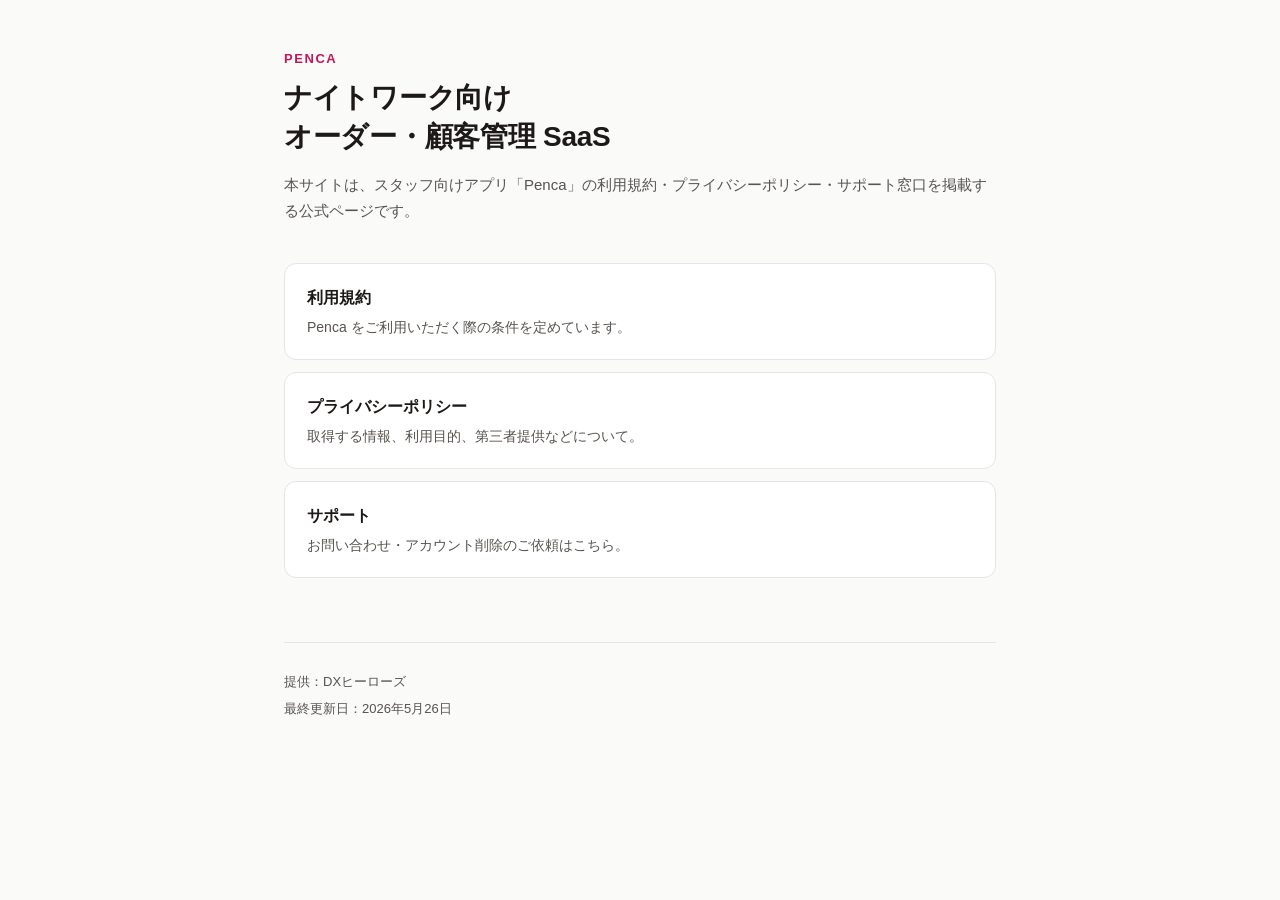
==== index.html @ 3271051e "initial: Penca App Store審査用の規約・プライバシーポリシー・サポートページ GitHub Pages公開を前提に、トップページ + 利用規約 + プライバシーポリシー + サポ" ====
<!DOCTYPE html>
<html lang="ja">
<head>
<meta charset="UTF-8" />
<meta name="viewport" content="width=device-width, initial-scale=1.0" />
<title>Penca — 規約・プライバシー・サポート</title>
<link rel="stylesheet" href="./style.css" />
</head>
<body>
<main class="wrap">
  <header class="header">
    <p class="eyebrow">Penca</p>
    <h1>ナイトワーク向け<br />オーダー・顧客管理 SaaS</h1>
    <p class="lead">本サイトは、スタッフ向けアプリ「Penca」の利用規約・プライバシーポリシー・サポート窓口を掲載する公式ページです。</p>
  </header>

  <section class="cards">
    <a class="card" href="./terms.html">
      <h2>利用規約</h2>
      <p>Penca をご利用いただく際の条件を定めています。</p>
    </a>
    <a class="card" href="./privacy.html">
      <h2>プライバシーポリシー</h2>
      <p>取得する情報、利用目的、第三者提供などについて。</p>
    </a>
    <a class="card" href="./support.html">
      <h2>サポート</h2>
      <p>お問い合わせ・アカウント削除のご依頼はこちら。</p>
    </a>
  </section>

  <footer class="footer">
    <p>提供：DXヒーローズ</p>
    <p class="muted">最終更新日：2026年5月26日</p>
  </footer>
</main>
</body>
</html>
---- style.css ----
:root {
  --bg: #fafaf9;
  --surface: #ffffff;
  --text: #1c1917;
  --text-muted: #57534e;
  --border: #e7e5e4;
  --accent: #c2185b;
  --accent-soft: #fce4ec;
  --radius: 12px;
  --max: 760px;
}

* { box-sizing: border-box; }

html, body {
  margin: 0;
  padding: 0;
  background: var(--bg);
  color: var(--text);
  font-family: -apple-system, BlinkMacSystemFont, "Hiragino Sans", "Noto Sans JP", "Segoe UI", sans-serif;
  font-size: 16px;
  line-height: 1.7;
  -webkit-font-smoothing: antialiased;
}

a { color: var(--accent); }
a:hover { text-decoration: underline; }

.wrap {
  max-width: var(--max);
  margin: 0 auto;
  padding: 48px 24px 80px;
}

.header { margin-bottom: 40px; }

.eyebrow {
  margin: 0 0 8px;
  font-size: 13px;
  letter-spacing: 0.12em;
  color: var(--accent);
  font-weight: 600;
  text-transform: uppercase;
}

.header h1 {
  margin: 0 0 16px;
  font-size: 28px;
  line-height: 1.4;
  font-weight: 700;
  letter-spacing: -0.01em;
}

.lead {
  margin: 0;
  color: var(--text-muted);
  font-size: 15px;
}

.cards {
  display: grid;
  gap: 12px;
  margin: 32px 0 48px;
}

.card {
  display: block;
  padding: 20px 22px;
  background: var(--surface);
  border: 1px solid var(--border);
  border-radius: var(--radius);
  text-decoration: none;
  color: var(--text);
  transition: border-color 0.15s, transform 0.05s;
}
.card:hover {
  border-color: var(--accent);
  text-decoration: none;
}
.card:active { transform: scale(0.998); }
.card h2 {
  margin: 0 0 4px;
  font-size: 16px;
  font-weight: 600;
}
.card p {
  margin: 0;
  font-size: 14px;
  color: var(--text-muted);
}

.doc h1 {
  margin: 0 0 8px;
  font-size: 26px;
  font-weight: 700;
}
.doc .updated {
  margin: 0 0 32px;
  font-size: 13px;
  color: var(--text-muted);
}
.doc h2 {
  margin: 40px 0 12px;
  font-size: 18px;
  font-weight: 700;
  padding-bottom: 6px;
  border-bottom: 1px solid var(--border);
}
.doc h3 {
  margin: 24px 0 8px;
  font-size: 15px;
  font-weight: 600;
}
.doc p, .doc li {
  font-size: 15px;
  color: var(--text);
}
.doc ul, .doc ol {
  padding-left: 1.4em;
}
.doc li { margin-bottom: 6px; }

.note {
  margin: 24px 0;
  padding: 14px 16px;
  background: var(--accent-soft);
  border-left: 3px solid var(--accent);
  border-radius: 6px;
  font-size: 14px;
  color: var(--text);
}

table {
  border-collapse: collapse;
  width: 100%;
  margin: 16px 0;
  font-size: 14px;
}
th, td {
  border: 1px solid var(--border);
  padding: 8px 10px;
  text-align: left;
  vertical-align: top;
}
th { background: #f5f5f4; font-weight: 600; }

.back {
  display: inline-block;
  margin-top: 48px;
  font-size: 14px;
}

.footer {
  margin-top: 64px;
  padding-top: 24px;
  border-top: 1px solid var(--border);
  font-size: 13px;
  color: var(--text-muted);
}
.footer p { margin: 4px 0; }
.muted { color: var(--text-muted); }

@media (max-width: 480px) {
  .header h1 { font-size: 24px; }
  .wrap { padding: 32px 20px 60px; }
}
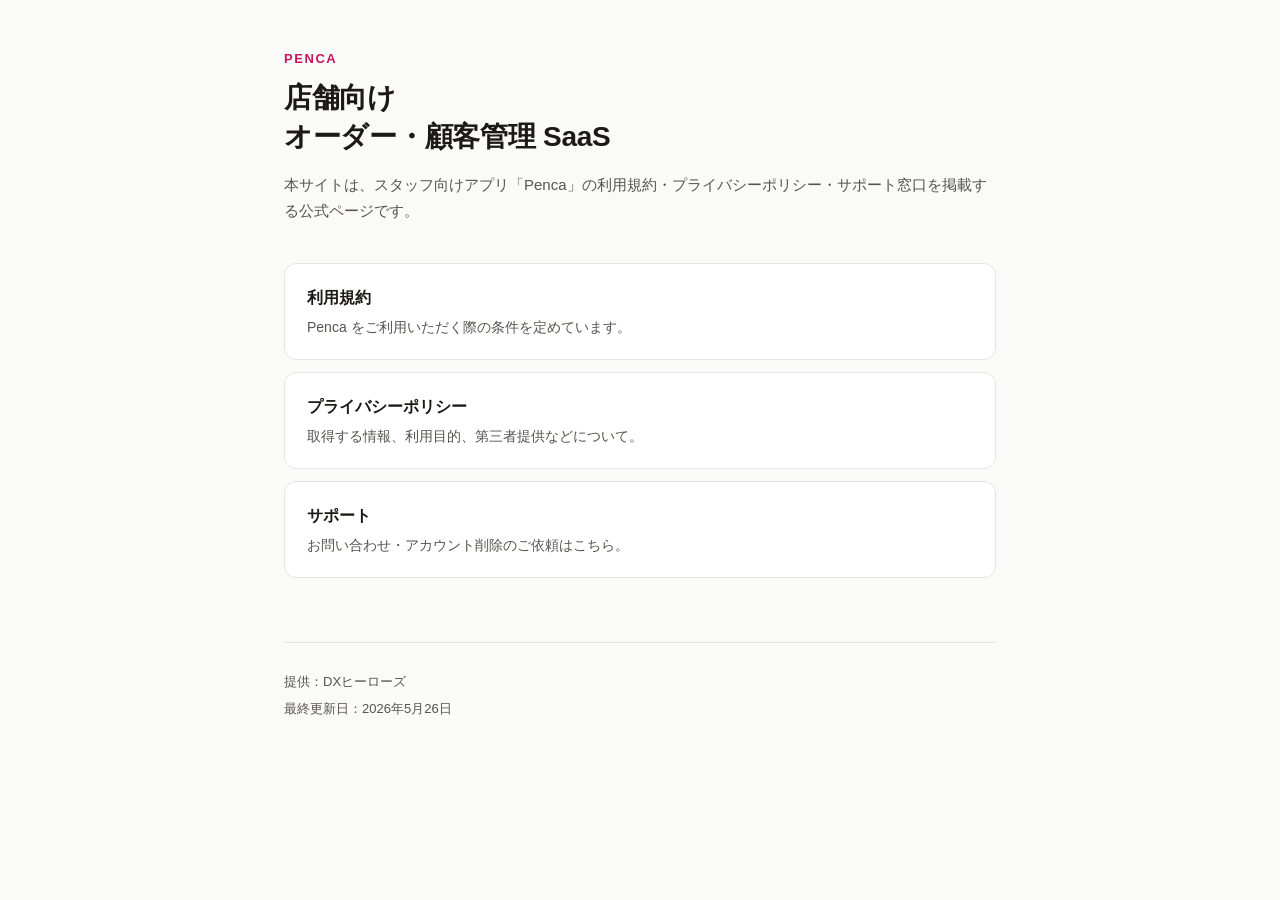
==== commit 86fe3baa: "fix: トップ見出しから業界訴求表現を削除（App Store審査配慮）" ====
--- a/index.html
+++ b/index.html
@@ -10,7 +10,7 @@
 <main class="wrap">
   <header class="header">
     <p class="eyebrow">Penca</p>
-    <h1>ナイトワーク向け<br />オーダー・顧客管理 SaaS</h1>
+    <h1>店舗向け<br />オーダー・顧客管理 SaaS</h1>
     <p class="lead">本サイトは、スタッフ向けアプリ「Penca」の利用規約・プライバシーポリシー・サポート窓口を掲載する公式ページです。</p>
   </header>
 
